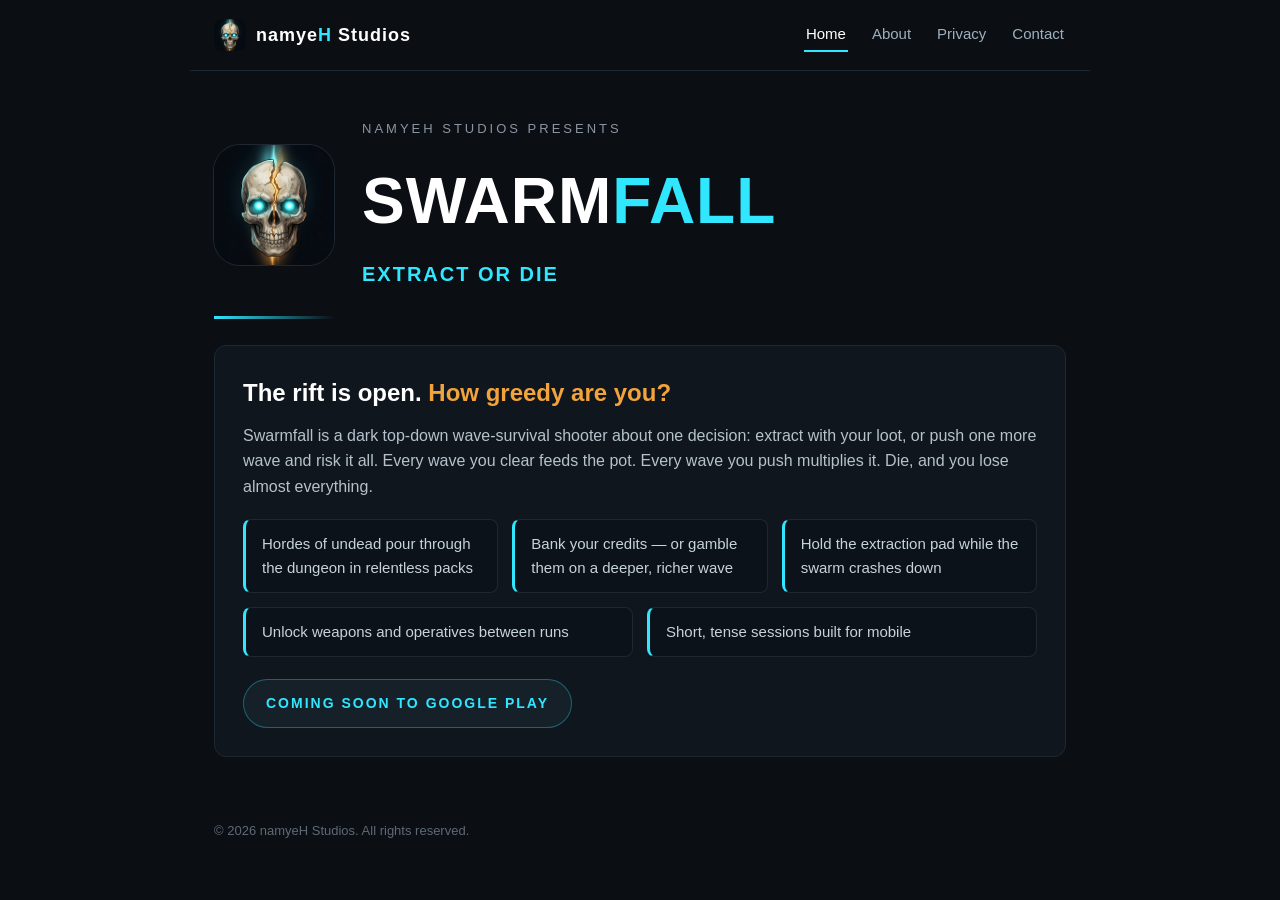
==== index.html @ 61bcf5d7 "Initial site: Swarmfall / namyeH Studios Home, About, Privacy Policy, and Contact pages for the namy" ====
<!DOCTYPE html>
<html lang="en">
<head>
<meta charset="utf-8">
<meta name="viewport" content="width=device-width, initial-scale=1">
<title>Swarmfall — namyeH Studios</title>
<meta name="description" content="Swarmfall: Extract or Die — a dark wave-survival extraction shooter for Android by namyeH Studios.">
<link rel="icon" href="assets/swarmfall-icon-512.png">
<link rel="stylesheet" href="styles.css">
</head>
<body>

<nav class="ny-nav">
  <a class="ny-nav-brand" href="index.html"><img src="assets/swarmfall-icon-512.png" alt=""><span>namye<span class="ny-h">H</span> Studios</span></a>
  <div class="ny-nav-links">
    <a href="index.html" aria-current="page">Home</a>
    <a href="about.html">About</a>
    <a href="privacy.html">Privacy</a>
    <a href="contact.html">Contact</a>
  </div>
</nav>

<main class="ny-wrap">
  <div class="ny-hero">
    <img class="ny-icon" src="assets/swarmfall-icon-512.png" alt="Swarmfall app icon">
    <div>
      <div class="ny-eyebrow">namyeH Studios presents</div>
      <div class="ny-title">SWARM<span class="ny-h">FALL</span></div>
      <div class="ny-tag">EXTRACT OR DIE</div>
    </div>
  </div>
  <hr class="ny-rule">

  <div class="ny-card">
    <h2>The rift is open. <span class="ny-amber">How greedy are you?</span></h2>
    <p class="ny-pitch">
      Swarmfall is a dark top-down wave-survival shooter about one decision:
      extract with your loot, or push one more wave and risk it all.
      Every wave you clear feeds the pot. Every wave you push multiplies it.
      Die, and you lose almost everything.
    </p>
    <ul class="ny-feats">
      <li>Hordes of undead pour through the dungeon in relentless packs</li>
      <li>Bank your credits — or gamble them on a deeper, richer wave</li>
      <li>Hold the extraction pad while the swarm crashes down</li>
      <li>Unlock weapons and operatives between runs</li>
      <li>Short, tense sessions built for mobile</li>
    </ul>
    <span class="ny-soon">COMING SOON TO GOOGLE PLAY</span>
  </div>
</main>

<p class="ny-foot">&copy; 2026 namyeH Studios. All rights reserved.</p>

</body>
</html>
---- styles.css ----
* { box-sizing: border-box; margin: 0; }

html, body {
  background: #0b0f14;
  color: #dbe4ea;
  font-family: -apple-system, "Segoe UI", Roboto, Arial, sans-serif;
  line-height: 1.6;
}

a { color: #31e6ff; }

/* --- Site nav --- */
.ny-nav {
  display: flex;
  align-items: center;
  justify-content: space-between;
  flex-wrap: wrap;
  gap: 14px;
  padding: 18px 24px;
  border-bottom: 1px solid #1d2833;
  max-width: 900px;
  margin: 0 auto;
}
.ny-nav-brand {
  display: flex;
  align-items: center;
  gap: 10px;
  text-decoration: none;
  font-weight: 800;
  font-size: 18px;
  color: #ffffff;
  letter-spacing: 1px;
}
.ny-nav-brand img { width: 32px; height: 32px; border-radius: 8px; }
.ny-nav-brand .ny-h { color: #31e6ff; }
.ny-nav-links { display: flex; gap: 22px; flex-wrap: wrap; }
.ny-nav-links a {
  color: #9fb0bd;
  text-decoration: none;
  font-size: 15px;
  font-weight: 500;
  padding: 4px 2px;
  border-bottom: 2px solid transparent;
}
.ny-nav-links a:hover,
.ny-nav-links a[aria-current="page"] {
  color: #ffffff;
  border-bottom-color: #31e6ff;
}

/* --- Page container --- */
.ny-wrap {
  max-width: 900px;
  margin: 0 auto;
  padding: 48px 24px 64px;
}

/* --- Hero (home page) --- */
.ny-hero { display: flex; align-items: center; gap: 28px; flex-wrap: wrap; }
.ny-icon { width: 120px; height: 120px; border-radius: 26px; box-shadow: 0 0 0 1px #1d2833; flex-shrink: 0; }
.ny-eyebrow { color: #8b95a1; letter-spacing: 3px; font-size: 13px; text-transform: uppercase; }
.ny-title { font-size: clamp(38px, 7vw, 64px); font-weight: 800; color: #ffffff; letter-spacing: 1px; margin-top: 10px; }
.ny-title.ny-title-sm { font-size: clamp(30px, 5.5vw, 46px); }
.ny-title .ny-h { color: #31e6ff; }
.ny-tag { color: #31e6ff; font-weight: 700; letter-spacing: 2px; margin-top: 6px; font-size: clamp(15px, 2.5vw, 20px); }
.ny-rule { height: 3px; width: 120px; background: linear-gradient(90deg, #31e6ff, transparent); margin: 26px 0; border: 0; }

/* --- Cards --- */
.ny-card { background: #10161d; border: 1px solid #1d2833; border-radius: 12px; padding: 28px; margin-top: 26px; }
.ny-card h2 { color: #ffffff; font-size: 24px; margin-bottom: 10px; }
.ny-card h2 .ny-amber { color: #f2a33c; }
.ny-card h3 { color: #f2a33c; font-size: 19px; letter-spacing: 1px; margin-bottom: 10px; text-transform: uppercase; }
.ny-card p { color: #b5c2cc; font-size: 16px; }
.ny-card p + p { margin-top: 12px; }
.ny-pitch { color: #9fb0bd; font-size: 17px; }

.ny-feats { display: flex; flex-wrap: wrap; gap: 14px; margin-top: 20px; padding: 0; list-style: none; }
.ny-feats li { background: #0b1219; border: 1px solid #1d2833; border-left: 3px solid #31e6ff; border-radius: 8px; padding: 12px 16px; font-size: 15px; color: #c7d3dc; flex: 1 1 240px; }

.ny-soon { display: inline-block; margin-top: 22px; background: #152029; border: 1px solid #31e6ff55; color: #31e6ff; font-weight: 700; letter-spacing: 2px; padding: 12px 22px; border-radius: 999px; font-size: 14px; }

/* --- Privacy policy text --- */
.ny-meta { color: #5d6a75; font-size: 14px; margin-top: 8px; }
.ny-wrap h2.ny-section { color: #f2a33c; font-size: 18px; letter-spacing: 1px; text-transform: uppercase; margin: 28px 0 10px; }
.ny-wrap ul.ny-list { margin: 10px 0 0 22px; color: #b5c2cc; font-size: 16px; }
.ny-wrap ul.ny-list li { margin-top: 6px; }
.ny-wrap strong { color: #ffffff; }

/* --- Contact grid --- */
.ny-grid { display: flex; flex-wrap: wrap; gap: 16px; }
.ny-grid .ny-card { flex: 1 1 260px; margin-top: 0; }
.ny-mail { display: inline-block; margin-top: 14px; color: #31e6ff; font-weight: 700; font-size: 17px; text-decoration: none; border-bottom: 2px solid #31e6ff44; padding-bottom: 2px; }
.ny-note { margin-top: 26px; color: #5d6a75; font-size: 13px; }

/* --- Footer --- */
.ny-foot { max-width: 900px; margin: 0 auto; padding: 0 24px 40px; color: #5d6a75; font-size: 13px; }
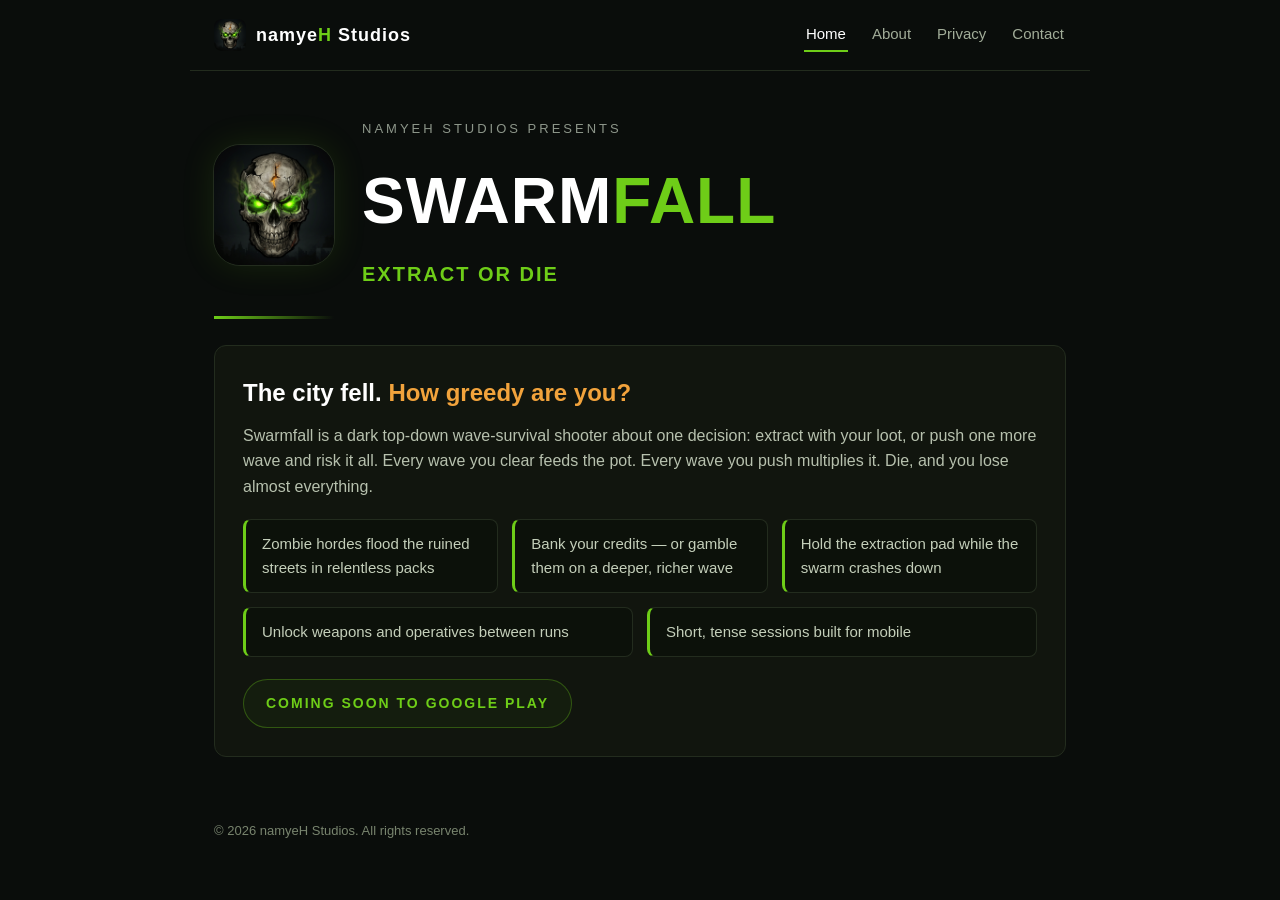
==== commit 8285a1f6: "Retheme Swarmfall site for outbreak branding" ====
--- a/index.html
+++ b/index.html
@@ -32,7 +32,7 @@
   <hr class="ny-rule">
 
   <div class="ny-card">
-    <h2>The rift is open. <span class="ny-amber">How greedy are you?</span></h2>
+    <h2>The city fell. <span class="ny-amber">How greedy are you?</span></h2>
     <p class="ny-pitch">
       Swarmfall is a dark top-down wave-survival shooter about one decision:
       extract with your loot, or push one more wave and risk it all.
@@ -40,7 +40,7 @@
       Die, and you lose almost everything.
     </p>
     <ul class="ny-feats">
-      <li>Hordes of undead pour through the dungeon in relentless packs</li>
+      <li>Zombie hordes flood the ruined streets in relentless packs</li>
       <li>Bank your credits — or gamble them on a deeper, richer wave</li>
       <li>Hold the extraction pad while the swarm crashes down</li>
       <li>Unlock weapons and operatives between runs</li>
--- a/styles.css
+++ b/styles.css
@@ -1,13 +1,17 @@
 * { box-sizing: border-box; margin: 0; }
 
+/* Outbreak palette — matched to the app icon:
+   toxic green #6ECD18 (eye glow) · amber #f2a33c (forehead crack)
+   charcoal #0a0d0b · green-tinted grays throughout */
+
 html, body {
-  background: #0b0f14;
-  color: #dbe4ea;
+  background: #0a0d0b;
+  color: #dde3d7;
   font-family: -apple-system, "Segoe UI", Roboto, Arial, sans-serif;
   line-height: 1.6;
 }
 
-a { color: #31e6ff; }
+a { color: #6ECD18; }
 
 /* --- Site nav --- */
 .ny-nav {
@@ -17,7 +21,7 @@
   flex-wrap: wrap;
   gap: 14px;
   padding: 18px 24px;
-  border-bottom: 1px solid #1d2833;
+  border-bottom: 1px solid #232c1e;
   max-width: 900px;
   margin: 0 auto;
 }
@@ -32,10 +36,10 @@
   letter-spacing: 1px;
 }
 .ny-nav-brand img { width: 32px; height: 32px; border-radius: 8px; }
-.ny-nav-brand .ny-h { color: #31e6ff; }
+.ny-nav-brand .ny-h { color: #6ECD18; }
 .ny-nav-links { display: flex; gap: 22px; flex-wrap: wrap; }
 .ny-nav-links a {
-  color: #9fb0bd;
+  color: #a2ad99;
   text-decoration: none;
   font-size: 15px;
   font-weight: 500;
@@ -45,7 +49,7 @@
 .ny-nav-links a:hover,
 .ny-nav-links a[aria-current="page"] {
   color: #ffffff;
-  border-bottom-color: #31e6ff;
+  border-bottom-color: #6ECD18;
 }
 
 /* --- Page container --- */
@@ -57,40 +61,40 @@
 
 /* --- Hero (home page) --- */
 .ny-hero { display: flex; align-items: center; gap: 28px; flex-wrap: wrap; }
-.ny-icon { width: 120px; height: 120px; border-radius: 26px; box-shadow: 0 0 0 1px #1d2833; flex-shrink: 0; }
-.ny-eyebrow { color: #8b95a1; letter-spacing: 3px; font-size: 13px; text-transform: uppercase; }
+.ny-icon { width: 120px; height: 120px; border-radius: 26px; box-shadow: 0 0 0 1px #232c1e, 0 0 34px #6ECD1822; flex-shrink: 0; }
+.ny-eyebrow { color: #8d968a; letter-spacing: 3px; font-size: 13px; text-transform: uppercase; }
 .ny-title { font-size: clamp(38px, 7vw, 64px); font-weight: 800; color: #ffffff; letter-spacing: 1px; margin-top: 10px; }
 .ny-title.ny-title-sm { font-size: clamp(30px, 5.5vw, 46px); }
-.ny-title .ny-h { color: #31e6ff; }
-.ny-tag { color: #31e6ff; font-weight: 700; letter-spacing: 2px; margin-top: 6px; font-size: clamp(15px, 2.5vw, 20px); }
-.ny-rule { height: 3px; width: 120px; background: linear-gradient(90deg, #31e6ff, transparent); margin: 26px 0; border: 0; }
+.ny-title .ny-h { color: #6ECD18; }
+.ny-tag { color: #6ECD18; font-weight: 700; letter-spacing: 2px; margin-top: 6px; font-size: clamp(15px, 2.5vw, 20px); }
+.ny-rule { height: 3px; width: 120px; background: linear-gradient(90deg, #6ECD18, transparent); margin: 26px 0; border: 0; }
 
 /* --- Cards --- */
-.ny-card { background: #10161d; border: 1px solid #1d2833; border-radius: 12px; padding: 28px; margin-top: 26px; }
+.ny-card { background: #11150e; border: 1px solid #232c1e; border-radius: 12px; padding: 28px; margin-top: 26px; }
 .ny-card h2 { color: #ffffff; font-size: 24px; margin-bottom: 10px; }
 .ny-card h2 .ny-amber { color: #f2a33c; }
 .ny-card h3 { color: #f2a33c; font-size: 19px; letter-spacing: 1px; margin-bottom: 10px; text-transform: uppercase; }
-.ny-card p { color: #b5c2cc; font-size: 16px; }
+.ny-card p { color: #b7c1ae; font-size: 16px; }
 .ny-card p + p { margin-top: 12px; }
-.ny-pitch { color: #9fb0bd; font-size: 17px; }
+.ny-pitch { color: #a2ad99; font-size: 17px; }
 
 .ny-feats { display: flex; flex-wrap: wrap; gap: 14px; margin-top: 20px; padding: 0; list-style: none; }
-.ny-feats li { background: #0b1219; border: 1px solid #1d2833; border-left: 3px solid #31e6ff; border-radius: 8px; padding: 12px 16px; font-size: 15px; color: #c7d3dc; flex: 1 1 240px; }
+.ny-feats li { background: #0c110a; border: 1px solid #232c1e; border-left: 3px solid #6ECD18; border-radius: 8px; padding: 12px 16px; font-size: 15px; color: #c4cfba; flex: 1 1 240px; }
 
-.ny-soon { display: inline-block; margin-top: 22px; background: #152029; border: 1px solid #31e6ff55; color: #31e6ff; font-weight: 700; letter-spacing: 2px; padding: 12px 22px; border-radius: 999px; font-size: 14px; }
+.ny-soon { display: inline-block; margin-top: 22px; background: #141d0e; border: 1px solid #6ECD1855; color: #6ECD18; font-weight: 700; letter-spacing: 2px; padding: 12px 22px; border-radius: 999px; font-size: 14px; }
 
 /* --- Privacy policy text --- */
-.ny-meta { color: #5d6a75; font-size: 14px; margin-top: 8px; }
+.ny-meta { color: #78846e; font-size: 14px; margin-top: 8px; }
 .ny-wrap h2.ny-section { color: #f2a33c; font-size: 18px; letter-spacing: 1px; text-transform: uppercase; margin: 28px 0 10px; }
-.ny-wrap ul.ny-list { margin: 10px 0 0 22px; color: #b5c2cc; font-size: 16px; }
+.ny-wrap ul.ny-list { margin: 10px 0 0 22px; color: #b7c1ae; font-size: 16px; }
 .ny-wrap ul.ny-list li { margin-top: 6px; }
 .ny-wrap strong { color: #ffffff; }
 
 /* --- Contact grid --- */
 .ny-grid { display: flex; flex-wrap: wrap; gap: 16px; }
 .ny-grid .ny-card { flex: 1 1 260px; margin-top: 0; }
-.ny-mail { display: inline-block; margin-top: 14px; color: #31e6ff; font-weight: 700; font-size: 17px; text-decoration: none; border-bottom: 2px solid #31e6ff44; padding-bottom: 2px; }
-.ny-note { margin-top: 26px; color: #5d6a75; font-size: 13px; }
+.ny-mail { display: inline-block; margin-top: 14px; color: #6ECD18; font-weight: 700; font-size: 17px; text-decoration: none; border-bottom: 2px solid #6ECD1844; padding-bottom: 2px; }
+.ny-note { margin-top: 26px; color: #78846e; font-size: 13px; }
 
 /* --- Footer --- */
-.ny-foot { max-width: 900px; margin: 0 auto; padding: 0 24px 40px; color: #5d6a75; font-size: 13px; }
+.ny-foot { max-width: 900px; margin: 0 auto; padding: 0 24px 40px; color: #78846e; font-size: 13px; }
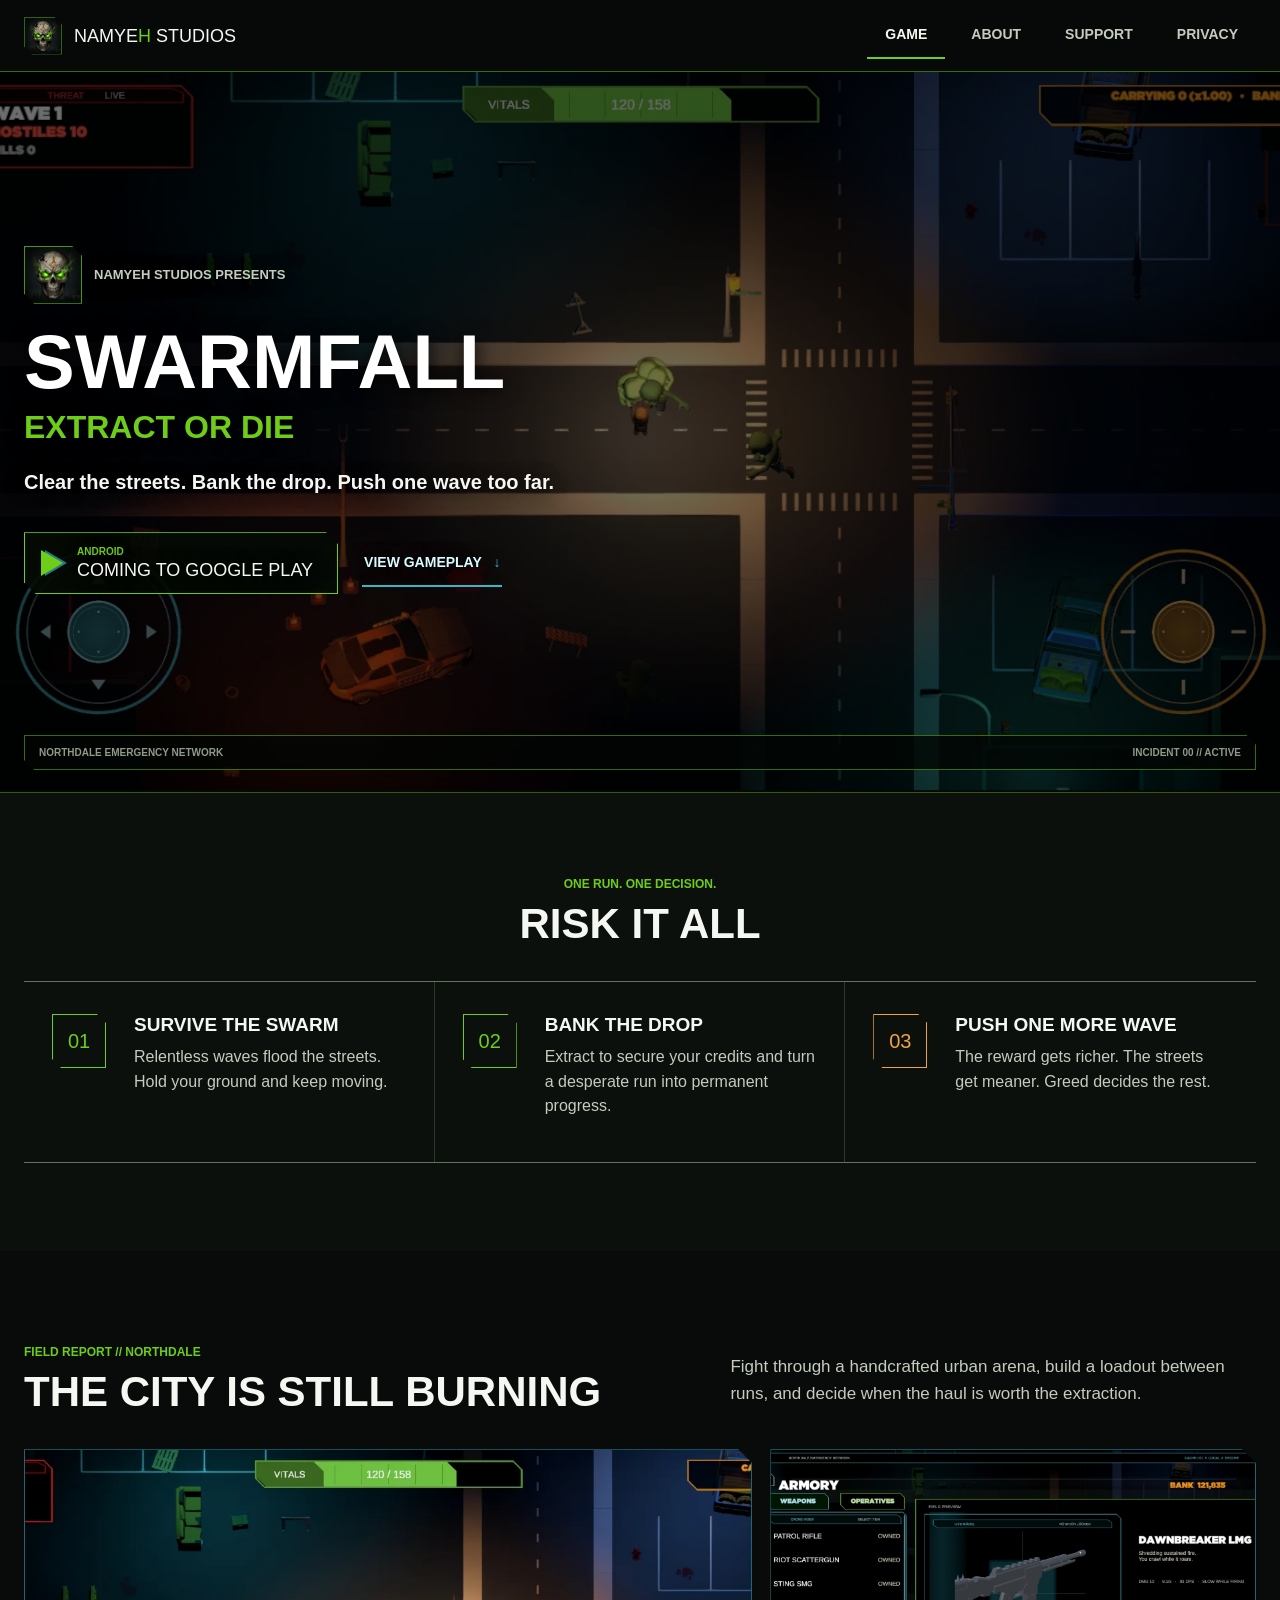
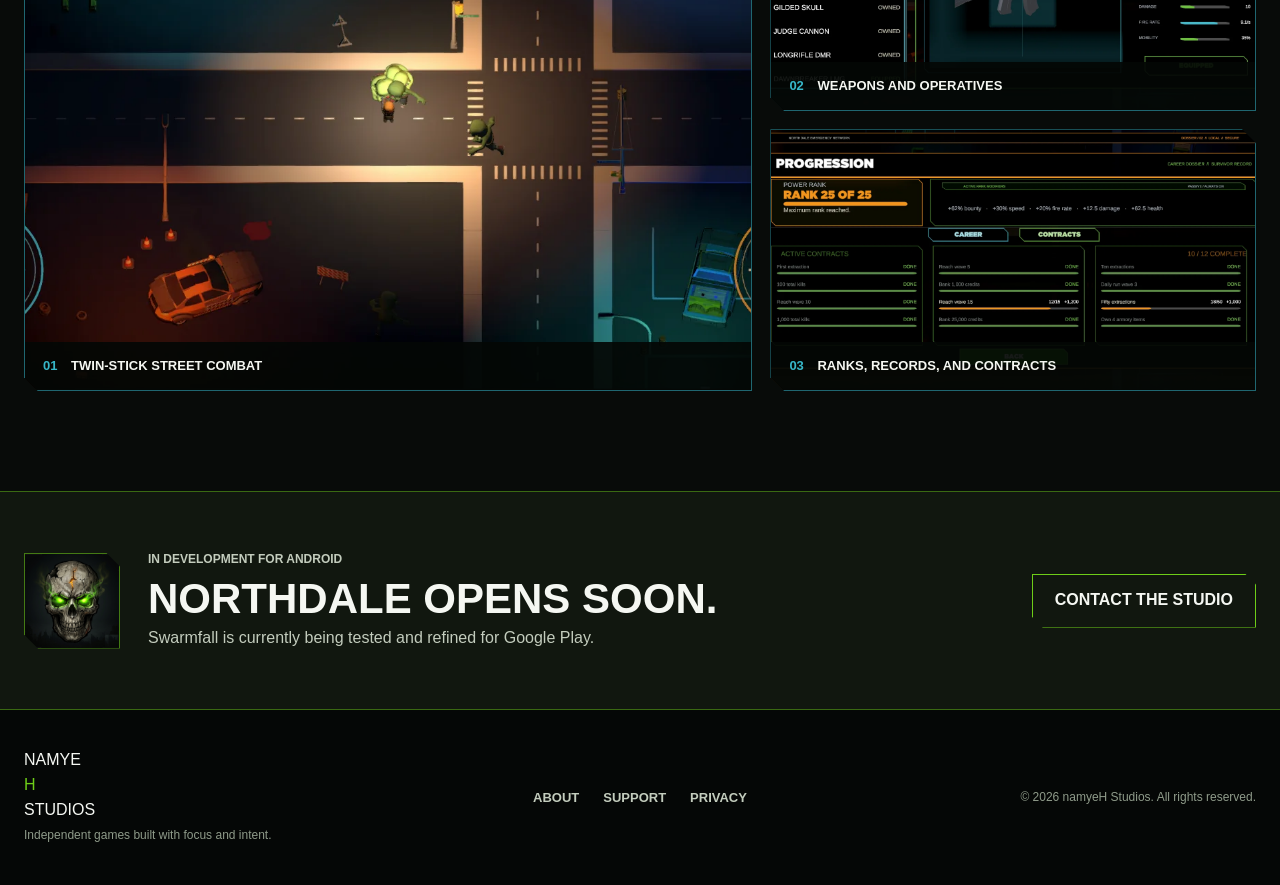
==== commit b25477f4: "Redesign Swarmfall website around production gameplay" ====
--- a/index.html
+++ b/index.html
@@ -1,56 +1,163 @@
 <!DOCTYPE html>
 <html lang="en">
 <head>
-<meta charset="utf-8">
-<meta name="viewport" content="width=device-width, initial-scale=1">
-<title>Swarmfall — namyeH Studios</title>
-<meta name="description" content="Swarmfall: Extract or Die — a dark wave-survival extraction shooter for Android by namyeH Studios.">
-<link rel="icon" href="assets/swarmfall-icon-512.png">
-<link rel="stylesheet" href="styles.css">
+  <meta charset="utf-8">
+  <meta name="viewport" content="width=device-width, initial-scale=1">
+  <meta name="theme-color" content="#070a08">
+  <title>Swarmfall: Extract or Die | namyeH Studios</title>
+  <meta name="description" content="Swarmfall is a dark top-down wave-survival extraction shooter for Android. Clear Northdale, bank the drop, or risk everything on one more wave.">
+  <meta property="og:type" content="website">
+  <meta property="og:title" content="Swarmfall: Extract or Die">
+  <meta property="og:description" content="Clear the streets. Bank the drop. Push one wave too far.">
+  <meta property="og:image" content="https://namyeh.com/assets/gameplay-northdale.webp">
+  <meta property="og:url" content="https://namyeh.com/">
+  <link rel="icon" href="assets/swarmfall-icon-512.png">
+  <link rel="stylesheet" href="styles.css">
 </head>
-<body>
+<body class="site-home">
+  <header class="site-header">
+    <div class="site-header-inner">
+      <a class="site-brand" href="index.html" aria-label="namyeH Studios home">
+        <img src="assets/swarmfall-icon-512.png" alt="">
+        <span>namye<span class="brand-accent">H</span> Studios</span>
+      </a>
 
-<nav class="ny-nav">
-  <a class="ny-nav-brand" href="index.html"><img src="assets/swarmfall-icon-512.png" alt=""><span>namye<span class="ny-h">H</span> Studios</span></a>
-  <div class="ny-nav-links">
-    <a href="index.html" aria-current="page">Home</a>
-    <a href="about.html">About</a>
-    <a href="privacy.html">Privacy</a>
-    <a href="contact.html">Contact</a>
-  </div>
-</nav>
+      <nav class="desktop-nav" aria-label="Primary navigation">
+        <a href="index.html" aria-current="page">Game</a>
+        <a href="about.html">About</a>
+        <a href="contact.html">Support</a>
+        <a href="privacy.html">Privacy</a>
+      </nav>
 
-<main class="ny-wrap">
-  <div class="ny-hero">
-    <img class="ny-icon" src="assets/swarmfall-icon-512.png" alt="Swarmfall app icon">
-    <div>
-      <div class="ny-eyebrow">namyeH Studios presents</div>
-      <div class="ny-title">SWARM<span class="ny-h">FALL</span></div>
-      <div class="ny-tag">EXTRACT OR DIE</div>
+      <details class="mobile-nav">
+        <summary aria-label="Open navigation"><span></span><span></span><span></span></summary>
+        <nav aria-label="Mobile navigation">
+          <a href="index.html" aria-current="page">Game</a>
+          <a href="about.html">About</a>
+          <a href="contact.html">Support</a>
+          <a href="privacy.html">Privacy</a>
+        </nav>
+      </details>
     </div>
-  </div>
-  <hr class="ny-rule">
+  </header>
 
-  <div class="ny-card">
-    <h2>The city fell. <span class="ny-amber">How greedy are you?</span></h2>
-    <p class="ny-pitch">
-      Swarmfall is a dark top-down wave-survival shooter about one decision:
-      extract with your loot, or push one more wave and risk it all.
-      Every wave you clear feeds the pot. Every wave you push multiplies it.
-      Die, and you lose almost everything.
-    </p>
-    <ul class="ny-feats">
-      <li>Zombie hordes flood the ruined streets in relentless packs</li>
-      <li>Bank your credits — or gamble them on a deeper, richer wave</li>
-      <li>Hold the extraction pad while the swarm crashes down</li>
-      <li>Unlock weapons and operatives between runs</li>
-      <li>Short, tense sessions built for mobile</li>
-    </ul>
-    <span class="ny-soon">COMING SOON TO GOOGLE PLAY</span>
-  </div>
-</main>
+  <main>
+    <section class="game-hero" aria-labelledby="game-title">
+      <img class="game-hero-media" src="assets/gameplay-northdale.webp" alt="Swarmfall gameplay in the streets of Northdale">
+      <div class="game-hero-shade"></div>
 
-<p class="ny-foot">&copy; 2026 namyeH Studios. All rights reserved.</p>
+      <div class="game-hero-inner">
+        <div class="game-hero-copy">
+          <div class="game-lockup">
+            <img src="assets/swarmfall-icon-512.png" alt="Swarmfall app icon">
+            <span>namyeH Studios presents</span>
+          </div>
+          <h1 id="game-title">SWARMFALL</h1>
+          <p class="game-tagline">EXTRACT OR DIE</p>
+          <p class="game-summary">Clear the streets. Bank the drop. Push one wave too far.</p>
 
+          <div class="hero-actions">
+            <div class="store-status" aria-label="Coming soon to Google Play">
+              <span class="store-status-mark" aria-hidden="true"></span>
+              <span><small>ANDROID</small>COMING TO GOOGLE PLAY</span>
+            </div>
+            <a class="text-action" href="#gameplay">View gameplay <span aria-hidden="true">&darr;</span></a>
+          </div>
+        </div>
+
+        <div class="hero-signal" aria-hidden="true">
+          <span>NORTHDALE EMERGENCY NETWORK</span>
+          <span>INCIDENT 00 // ACTIVE</span>
+        </div>
+      </div>
+    </section>
+
+    <section class="risk-band" aria-labelledby="risk-title">
+      <div class="section-inner">
+        <div class="section-heading section-heading-centered">
+          <p class="section-kicker">One run. One decision.</p>
+          <h2 id="risk-title">RISK IT ALL</h2>
+        </div>
+
+        <div class="risk-grid">
+          <article class="risk-item">
+            <span class="risk-number">01</span>
+            <div>
+              <h3>Survive the swarm</h3>
+              <p>Relentless waves flood the streets. Hold your ground and keep moving.</p>
+            </div>
+          </article>
+          <article class="risk-item">
+            <span class="risk-number">02</span>
+            <div>
+              <h3>Bank the drop</h3>
+              <p>Extract to secure your credits and turn a desperate run into permanent progress.</p>
+            </div>
+          </article>
+          <article class="risk-item">
+            <span class="risk-number risk-number-amber">03</span>
+            <div>
+              <h3>Push one more wave</h3>
+              <p>The reward gets richer. The streets get meaner. Greed decides the rest.</p>
+            </div>
+          </article>
+        </div>
+      </div>
+    </section>
+
+    <section class="gameplay-section" id="gameplay" aria-labelledby="gameplay-title">
+      <div class="section-inner">
+        <div class="section-heading section-heading-split">
+          <div>
+            <p class="section-kicker">Field report // Northdale</p>
+            <h2 id="gameplay-title">THE CITY IS STILL BURNING</h2>
+          </div>
+          <p>Fight through a handcrafted urban arena, build a loadout between runs, and decide when the haul is worth the extraction.</p>
+        </div>
+
+        <div class="screenshot-grid">
+          <figure class="screenshot screenshot-featured">
+            <img src="assets/gameplay-northdale.webp" alt="Twin-stick combat against a zombie swarm" loading="lazy">
+            <figcaption><span>01</span> Twin-stick street combat</figcaption>
+          </figure>
+          <figure class="screenshot">
+            <img src="assets/armory-loadout.webp" alt="Swarmfall weapon armory and loadout screen" loading="lazy">
+            <figcaption><span>02</span> Weapons and operatives</figcaption>
+          </figure>
+          <figure class="screenshot">
+            <img src="assets/progression-dossier.webp" alt="Swarmfall progression and contracts screen" loading="lazy">
+            <figcaption><span>03</span> Ranks, records, and contracts</figcaption>
+          </figure>
+        </div>
+      </div>
+    </section>
+
+    <section class="release-band" aria-labelledby="release-title">
+      <div class="section-inner release-inner">
+        <img src="assets/swarmfall-icon-512.png" alt="" loading="lazy">
+        <div>
+          <p class="section-kicker">In development for Android</p>
+          <h2 id="release-title">Northdale opens soon.</h2>
+          <p>Swarmfall is currently being tested and refined for Google Play.</p>
+        </div>
+        <a class="outline-action" href="contact.html">Contact the studio</a>
+      </div>
+    </section>
+  </main>
+
+  <footer class="site-footer">
+    <div class="site-footer-inner">
+      <div class="footer-brand">
+        <span>namye<span class="brand-accent">H</span> Studios</span>
+        <small>Independent games built with focus and intent.</small>
+      </div>
+      <div class="footer-links">
+        <a href="about.html">About</a>
+        <a href="contact.html">Support</a>
+        <a href="privacy.html">Privacy</a>
+      </div>
+      <p>&copy; 2026 namyeH Studios. All rights reserved.</p>
+    </div>
+  </footer>
 </body>
 </html>
--- a/styles.css
+++ b/styles.css
@@ -1,100 +1,1107 @@
-* { box-sizing: border-box; margin: 0; }
-
-/* Outbreak palette — matched to the app icon:
-   toxic green #6ECD18 (eye glow) · amber #f2a33c (forehead crack)
-   charcoal #0a0d0b · green-tinted grays throughout */
-
-html, body {
-  background: #0a0d0b;
-  color: #dde3d7;
-  font-family: -apple-system, "Segoe UI", Roboto, Arial, sans-serif;
-  line-height: 1.6;
-}
-
-a { color: #6ECD18; }
-
-/* --- Site nav --- */
-.ny-nav {
+:root {
+  --ink: #070a08;
+  --ink-soft: #0c100d;
+  --panel: #101510;
+  --line: #2d382d;
+  --line-bright: #5f735f;
+  --text: #f5f7f2;
+  --text-soft: #c3ccbd;
+  --muted: #8f9b8a;
+  --green: #6ecd18;
+  --green-deep: #2f7f12;
+  --amber: #f2a33c;
+  --cyan: #37b7c9;
+  --danger: #e83d38;
+  --content: 1320px;
+  --notch: 14px;
+}
+
+* {
+  box-sizing: border-box;
+  margin: 0;
+}
+
+html {
+  color-scheme: dark;
+  scroll-behavior: smooth;
+}
+
+body {
+  min-width: 320px;
+  background: var(--ink);
+  color: var(--text);
+  font-family: "Segoe UI", Arial, sans-serif;
+  font-size: 16px;
+  line-height: 1.55;
+  letter-spacing: 0;
+}
+
+body::before {
+  position: fixed;
+  inset: 0;
+  z-index: -1;
+  background-image:
+    linear-gradient(rgba(110, 205, 24, 0.025) 1px, transparent 1px),
+    linear-gradient(90deg, rgba(110, 205, 24, 0.025) 1px, transparent 1px);
+  background-size: 48px 48px;
+  content: "";
+  pointer-events: none;
+}
+
+img {
+  display: block;
+  max-width: 100%;
+}
+
+a {
+  color: inherit;
+}
+
+button,
+summary,
+a {
+  -webkit-tap-highlight-color: transparent;
+}
+
+:focus-visible {
+  outline: 3px solid var(--amber);
+  outline-offset: 4px;
+}
+
+.brand-accent {
+  color: var(--green);
+}
+
+.site-header {
+  position: relative;
+  z-index: 20;
+  height: 72px;
+  border-bottom: 1px solid rgba(110, 205, 24, 0.5);
+  background: rgba(7, 10, 8, 0.97);
+}
+
+.site-header-inner {
   display: flex;
   align-items: center;
   justify-content: space-between;
-  flex-wrap: wrap;
-  gap: 14px;
-  padding: 18px 24px;
-  border-bottom: 1px solid #232c1e;
+  width: min(100% - 48px, var(--content));
+  height: 100%;
+  margin: 0 auto;
+}
+
+.site-brand {
+  display: inline-flex;
+  align-items: center;
+  gap: 12px;
+  color: var(--text);
+  font-family: "Arial Black", "Bahnschrift Condensed", Impact, sans-serif;
+  font-size: 18px;
+  line-height: 1;
+  text-decoration: none;
+  text-transform: uppercase;
+}
+
+.site-brand img {
+  width: 38px;
+  height: 38px;
+  border: 1px solid rgba(110, 205, 24, 0.45);
+  object-fit: cover;
+  clip-path: polygon(0 0, calc(100% - 8px) 0, 100% 8px, 100% 100%, 8px 100%, 0 calc(100% - 8px));
+}
+
+.desktop-nav {
+  display: flex;
+  align-items: center;
+  gap: 8px;
+}
+
+.desktop-nav a {
+  min-height: 44px;
+  padding: 12px 18px;
+  border-bottom: 2px solid transparent;
+  color: var(--text-soft);
+  font-size: 14px;
+  font-weight: 700;
+  text-decoration: none;
+  text-transform: uppercase;
+}
+
+.desktop-nav a:hover,
+.desktop-nav a[aria-current="page"] {
+  border-bottom-color: var(--green);
+  color: var(--text);
+}
+
+.mobile-nav {
+  display: none;
+  position: relative;
+}
+
+.mobile-nav summary {
+  display: grid;
+  width: 48px;
+  height: 48px;
+  padding: 12px;
+  border: 1px solid var(--green);
+  cursor: pointer;
+  list-style: none;
+  place-content: center;
+  clip-path: polygon(0 0, calc(100% - 9px) 0, 100% 9px, 100% 100%, 9px 100%, 0 calc(100% - 9px));
+}
+
+.mobile-nav summary::-webkit-details-marker {
+  display: none;
+}
+
+.mobile-nav summary span {
+  display: block;
+  width: 22px;
+  height: 2px;
+  margin: 3px 0;
+  background: var(--text);
+}
+
+.mobile-nav nav {
+  position: absolute;
+  top: 56px;
+  right: 0;
+  width: 210px;
+  border: 1px solid var(--green);
+  background: #080c09;
+  box-shadow: 0 20px 50px rgba(0, 0, 0, 0.5);
+  clip-path: polygon(0 0, calc(100% - 12px) 0, 100% 12px, 100% 100%, 12px 100%, 0 calc(100% - 12px));
+}
+
+.mobile-nav nav a {
+  display: flex;
+  align-items: center;
+  min-height: 52px;
+  padding: 0 20px;
+  border-bottom: 1px solid var(--line);
+  color: var(--text-soft);
+  font-weight: 700;
+  text-decoration: none;
+  text-transform: uppercase;
+}
+
+.mobile-nav nav a:last-child {
+  border-bottom: 0;
+}
+
+.mobile-nav nav a[aria-current="page"] {
+  color: var(--green);
+}
+
+.game-hero {
+  position: relative;
+  min-height: min(720px, calc(100svh - 96px));
+  overflow: hidden;
+  border-bottom: 1px solid rgba(110, 205, 24, 0.42);
+  background: #050706;
+}
+
+.game-hero-media,
+.game-hero-shade {
+  position: absolute;
+  inset: 0;
+  width: 100%;
+  height: 100%;
+}
+
+.game-hero-media {
+  object-fit: cover;
+  object-position: center;
+  opacity: 0.82;
+}
+
+.game-hero-shade {
+  background: rgba(0, 0, 0, 0.48);
+}
+
+.game-hero-inner {
+  position: relative;
+  display: flex;
+  align-items: center;
+  width: min(100% - 48px, var(--content));
+  min-height: inherit;
+  margin: 0 auto;
+  padding: 64px 0 88px;
+}
+
+.game-hero-copy {
+  width: min(690px, 68%);
+  text-shadow: 0 2px 18px rgba(0, 0, 0, 0.9);
+}
+
+.game-lockup {
+  display: flex;
+  align-items: center;
+  gap: 12px;
+  margin-bottom: 22px;
+  color: var(--text-soft);
+  font-size: 13px;
+  font-weight: 700;
+  text-transform: uppercase;
+}
+
+.game-lockup img {
+  width: 58px;
+  height: 58px;
+  border: 1px solid rgba(110, 205, 24, 0.7);
+  object-fit: cover;
+  clip-path: polygon(0 0, calc(100% - 10px) 0, 100% 10px, 100% 100%, 10px 100%, 0 calc(100% - 10px));
+}
+
+.game-hero h1,
+.page-hero h1,
+.section-heading h2,
+.release-inner h2 {
+  font-family: "Arial Black", "Bahnschrift Condensed", Impact, sans-serif;
+  font-weight: 900;
+  line-height: 0.94;
+  text-transform: uppercase;
+}
+
+.game-hero h1 {
+  color: #fff;
+  font-size: 76px;
+}
+
+.game-tagline {
+  margin-top: 14px;
+  color: var(--green);
+  font-family: "Arial Black", "Bahnschrift Condensed", Impact, sans-serif;
+  font-size: 32px;
+  font-weight: 900;
+  line-height: 1;
+}
+
+.game-summary {
+  max-width: 580px;
+  margin-top: 24px;
+  color: var(--text);
+  font-size: 20px;
+  font-weight: 600;
+}
+
+.hero-actions {
+  display: flex;
+  align-items: center;
+  gap: 24px;
+  margin-top: 34px;
+}
+
+.store-status {
+  display: inline-flex;
+  align-items: center;
+  min-height: 62px;
+  padding: 9px 24px 9px 16px;
+  border: 1px solid var(--green);
+  background: rgba(5, 10, 5, 0.9);
+  color: var(--text);
+  font-family: "Arial Black", "Bahnschrift Condensed", Impact, sans-serif;
+  font-size: 18px;
+  line-height: 1.05;
+  clip-path: polygon(0 0, calc(100% - 12px) 0, 100% 12px, 100% 100%, 12px 100%, 0 calc(100% - 12px));
+}
+
+.store-status small {
+  display: block;
+  margin-bottom: 4px;
+  color: var(--green);
+  font-family: "Segoe UI", Arial, sans-serif;
+  font-size: 10px;
+  font-weight: 800;
+}
+
+.store-status-mark {
+  width: 0;
+  height: 0;
+  margin-right: 14px;
+  border-top: 13px solid transparent;
+  border-bottom: 13px solid transparent;
+  border-left: 22px solid var(--green);
+  filter: drop-shadow(4px 0 0 rgba(55, 183, 201, 0.65));
+}
+
+.text-action {
+  min-height: 48px;
+  padding: 13px 2px 10px;
+  border-bottom: 2px solid var(--cyan);
+  color: #d8fbff;
+  font-size: 14px;
+  font-weight: 800;
+  text-decoration: none;
+  text-transform: uppercase;
+}
+
+.text-action span {
+  margin-left: 8px;
+  color: var(--cyan);
+}
+
+.hero-signal {
+  position: absolute;
+  right: 0;
+  bottom: 22px;
+  left: 0;
+  display: flex;
+  justify-content: space-between;
+  padding: 9px 14px;
+  border: 1px solid rgba(110, 205, 24, 0.5);
+  background: rgba(2, 6, 3, 0.8);
+  color: var(--muted);
+  font-size: 10px;
+  font-weight: 700;
+  clip-path: polygon(0 0, calc(100% - 10px) 0, 100% 10px, 100% 100%, 10px 100%, 0 calc(100% - 10px));
+}
+
+.section-inner {
+  width: min(100% - 48px, var(--content));
+  margin: 0 auto;
+}
+
+.risk-band {
+  padding: 82px 0 88px;
+  background: var(--ink-soft);
+}
+
+.section-heading {
+  margin-bottom: 38px;
+}
+
+.section-heading-centered {
+  text-align: center;
+}
+
+.section-kicker {
+  margin-bottom: 10px;
+  color: var(--green);
+  font-size: 12px;
+  font-weight: 800;
+  text-transform: uppercase;
+}
+
+.section-heading h2,
+.release-inner h2 {
+  font-size: 42px;
+}
+
+.risk-grid {
+  display: grid;
+  grid-template-columns: repeat(3, minmax(0, 1fr));
+  border-top: 1px solid var(--line-bright);
+  border-bottom: 1px solid var(--line-bright);
+}
+
+.risk-item {
+  display: grid;
+  grid-template-columns: 64px minmax(0, 1fr);
+  gap: 18px;
+  min-height: 180px;
+  padding: 32px 28px;
+  border-right: 1px solid var(--line);
+}
+
+.risk-item:last-child {
+  border-right: 0;
+}
+
+.risk-number {
+  display: grid;
+  width: 54px;
+  height: 54px;
+  border: 1px solid var(--green);
+  color: var(--green);
+  font-family: "Arial Black", "Bahnschrift Condensed", Impact, sans-serif;
+  font-size: 20px;
+  place-items: center;
+  clip-path: polygon(0 0, calc(100% - 9px) 0, 100% 9px, 100% 100%, 9px 100%, 0 calc(100% - 9px));
+}
+
+.risk-number-amber {
+  border-color: var(--amber);
+  color: var(--amber);
+}
+
+.risk-item h3 {
+  margin-bottom: 8px;
+  color: var(--text);
+  font-family: "Arial Black", "Bahnschrift Condensed", Impact, sans-serif;
+  font-size: 19px;
+  line-height: 1.2;
+  text-transform: uppercase;
+}
+
+.risk-item p,
+.section-heading-split > p,
+.release-inner > div > p,
+.content-block p,
+.contact-item p,
+.legal-article p,
+.legal-article li {
+  color: var(--text-soft);
+}
+
+.gameplay-section {
+  padding: 92px 0 100px;
+  background: #080b09;
+}
+
+.section-heading-split {
+  display: grid;
+  grid-template-columns: 1.1fr 0.9fr;
+  gap: 64px;
+  align-items: end;
+}
+
+.section-heading-split > p {
+  max-width: 580px;
+  padding-bottom: 4px;
+  font-size: 17px;
+}
+
+.screenshot-grid {
+  display: grid;
+  grid-template-columns: 1.5fr 1fr;
+  gap: 18px;
+}
+
+.screenshot {
+  position: relative;
+  overflow: hidden;
+  border: 1px solid rgba(55, 183, 201, 0.55);
+  background: #030504;
+  clip-path: polygon(0 0, calc(100% - var(--notch)) 0, 100% var(--notch), 100% 100%, var(--notch) 100%, 0 calc(100% - var(--notch)));
+}
+
+.screenshot-featured {
+  grid-row: span 2;
+}
+
+.screenshot img {
+  width: 100%;
+  height: 100%;
+  min-height: 260px;
+  object-fit: cover;
+  transition: transform 220ms ease;
+}
+
+.screenshot-featured img {
+  min-height: 538px;
+}
+
+.screenshot:hover img {
+  transform: scale(1.015);
+}
+
+.screenshot figcaption {
+  position: absolute;
+  right: 0;
+  bottom: 0;
+  left: 0;
+  padding: 14px 18px;
+  background: rgba(4, 7, 5, 0.92);
+  color: var(--text);
+  font-size: 13px;
+  font-weight: 700;
+  text-transform: uppercase;
+}
+
+.screenshot figcaption span {
+  margin-right: 10px;
+  color: var(--cyan);
+}
+
+.release-band {
+  padding: 58px 0;
+  border-top: 1px solid rgba(110, 205, 24, 0.45);
+  border-bottom: 1px solid rgba(110, 205, 24, 0.45);
+  background: #11170f;
+}
+
+.release-inner {
+  display: grid;
+  grid-template-columns: 96px minmax(0, 1fr) auto;
+  gap: 28px;
+  align-items: center;
+}
+
+.release-inner > img {
+  width: 96px;
+  height: 96px;
+  border: 1px solid rgba(110, 205, 24, 0.55);
+  object-fit: cover;
+  clip-path: polygon(0 0, calc(100% - 14px) 0, 100% 14px, 100% 100%, 14px 100%, 0 calc(100% - 14px));
+}
+
+.release-inner h2 {
+  margin-bottom: 8px;
+}
+
+.outline-action {
+  display: inline-flex;
+  align-items: center;
+  justify-content: center;
+  min-width: 210px;
+  min-height: 54px;
+  padding: 12px 22px;
+  border: 1px solid var(--green);
+  color: var(--text);
+  font-weight: 800;
+  text-decoration: none;
+  text-transform: uppercase;
+  clip-path: polygon(0 0, calc(100% - 11px) 0, 100% 11px, 100% 100%, 11px 100%, 0 calc(100% - 11px));
+}
+
+.outline-action:hover {
+  background: var(--green);
+  color: #071004;
+}
+
+.site-footer {
+  padding: 38px 0;
+  background: #050706;
+}
+
+.site-footer-inner {
+  display: grid;
+  grid-template-columns: 1fr auto 1fr;
+  gap: 32px;
+  align-items: center;
+  width: min(100% - 48px, var(--content));
+  margin: 0 auto;
+}
+
+.footer-brand span {
+  display: block;
+  font-family: "Arial Black", "Bahnschrift Condensed", Impact, sans-serif;
+  font-size: 16px;
+  text-transform: uppercase;
+}
+
+.footer-brand small,
+.site-footer p {
+  color: var(--muted);
+  font-size: 12px;
+}
+
+.footer-links {
+  display: flex;
+  gap: 24px;
+}
+
+.footer-links a {
+  min-height: 44px;
+  padding: 12px 0;
+  color: var(--text-soft);
+  font-size: 13px;
+  font-weight: 700;
+  text-decoration: none;
+  text-transform: uppercase;
+}
+
+.footer-links a:hover {
+  color: var(--green);
+}
+
+.site-footer p {
+  text-align: right;
+}
+
+/* Shared secondary pages */
+.page-hero {
+  position: relative;
+  min-height: 320px;
+  overflow: hidden;
+  border-bottom: 1px solid rgba(110, 205, 24, 0.38);
+  background: #080b09;
+}
+
+.page-hero::before {
+  position: absolute;
+  inset: 0;
+  background: rgba(2, 5, 3, 0.72);
+  content: "";
+}
+
+.page-hero.has-gameplay-bg {
+  background-image: url("assets/gameplay-northdale.webp");
+  background-position: center 54%;
+  background-size: cover;
+}
+
+.page-hero-inner {
+  position: relative;
+  display: flex;
+  min-height: inherit;
+  flex-direction: column;
+  justify-content: center;
+  width: min(100% - 48px, var(--content));
+  margin: 0 auto;
+  padding: 62px 0;
+}
+
+.page-kicker {
+  margin-bottom: 14px;
+  color: var(--green);
+  font-size: 12px;
+  font-weight: 800;
+  text-transform: uppercase;
+}
+
+.page-hero h1 {
   max-width: 900px;
+  font-size: 54px;
+}
+
+.page-deck {
+  max-width: 700px;
+  margin-top: 20px;
+  color: var(--text-soft);
+  font-size: 18px;
+}
+
+.page-main {
+  width: min(100% - 48px, 1080px);
   margin: 0 auto;
-}
-.ny-nav-brand {
-  display: flex;
-  align-items: center;
-  gap: 10px;
+  padding: 76px 0 92px;
+}
+
+.content-grid {
+  display: grid;
+  grid-template-columns: repeat(2, minmax(0, 1fr));
+  border-top: 1px solid var(--line-bright);
+  border-bottom: 1px solid var(--line-bright);
+}
+
+.content-block {
+  min-height: 220px;
+  padding: 38px 40px;
+  border-right: 1px solid var(--line);
+}
+
+.content-block:last-child {
+  border-right: 0;
+}
+
+.content-block h2,
+.contact-item h2,
+.legal-article h2 {
+  margin-bottom: 14px;
+  color: var(--amber);
+  font-family: "Arial Black", "Bahnschrift Condensed", Impact, sans-serif;
+  font-size: 21px;
+  line-height: 1.2;
+  text-transform: uppercase;
+}
+
+.content-block p + p,
+.legal-article p + p {
+  margin-top: 14px;
+}
+
+.content-block strong,
+.legal-article strong {
+  color: var(--text);
+}
+
+.plain-link,
+.legal-article a {
+  color: var(--green);
+  font-weight: 700;
+  text-decoration-thickness: 1px;
+  text-underline-offset: 3px;
+}
+
+.contact-list {
+  border-top: 1px solid var(--line-bright);
+}
+
+.contact-item {
+  display: grid;
+  grid-template-columns: 220px minmax(0, 1fr) auto;
+  gap: 34px;
+  align-items: center;
+  min-height: 180px;
+  padding: 32px 0;
+  border-bottom: 1px solid var(--line);
+}
+
+.contact-item h2 {
+  margin-bottom: 0;
+}
+
+.contact-email {
+  display: inline-flex;
+  align-items: center;
+  min-height: 50px;
+  padding: 10px 18px;
+  border: 1px solid var(--cyan);
+  color: #d9fbff;
+  font-weight: 800;
   text-decoration: none;
-  font-weight: 800;
-  font-size: 18px;
-  color: #ffffff;
-  letter-spacing: 1px;
-}
-.ny-nav-brand img { width: 32px; height: 32px; border-radius: 8px; }
-.ny-nav-brand .ny-h { color: #6ECD18; }
-.ny-nav-links { display: flex; gap: 22px; flex-wrap: wrap; }
-.ny-nav-links a {
-  color: #a2ad99;
-  text-decoration: none;
-  font-size: 15px;
-  font-weight: 500;
-  padding: 4px 2px;
-  border-bottom: 2px solid transparent;
-}
-.ny-nav-links a:hover,
-.ny-nav-links a[aria-current="page"] {
-  color: #ffffff;
-  border-bottom-color: #6ECD18;
-}
-
-/* --- Page container --- */
-.ny-wrap {
-  max-width: 900px;
-  margin: 0 auto;
-  padding: 48px 24px 64px;
-}
-
-/* --- Hero (home page) --- */
-.ny-hero { display: flex; align-items: center; gap: 28px; flex-wrap: wrap; }
-.ny-icon { width: 120px; height: 120px; border-radius: 26px; box-shadow: 0 0 0 1px #232c1e, 0 0 34px #6ECD1822; flex-shrink: 0; }
-.ny-eyebrow { color: #8d968a; letter-spacing: 3px; font-size: 13px; text-transform: uppercase; }
-.ny-title { font-size: clamp(38px, 7vw, 64px); font-weight: 800; color: #ffffff; letter-spacing: 1px; margin-top: 10px; }
-.ny-title.ny-title-sm { font-size: clamp(30px, 5.5vw, 46px); }
-.ny-title .ny-h { color: #6ECD18; }
-.ny-tag { color: #6ECD18; font-weight: 700; letter-spacing: 2px; margin-top: 6px; font-size: clamp(15px, 2.5vw, 20px); }
-.ny-rule { height: 3px; width: 120px; background: linear-gradient(90deg, #6ECD18, transparent); margin: 26px 0; border: 0; }
-
-/* --- Cards --- */
-.ny-card { background: #11150e; border: 1px solid #232c1e; border-radius: 12px; padding: 28px; margin-top: 26px; }
-.ny-card h2 { color: #ffffff; font-size: 24px; margin-bottom: 10px; }
-.ny-card h2 .ny-amber { color: #f2a33c; }
-.ny-card h3 { color: #f2a33c; font-size: 19px; letter-spacing: 1px; margin-bottom: 10px; text-transform: uppercase; }
-.ny-card p { color: #b7c1ae; font-size: 16px; }
-.ny-card p + p { margin-top: 12px; }
-.ny-pitch { color: #a2ad99; font-size: 17px; }
-
-.ny-feats { display: flex; flex-wrap: wrap; gap: 14px; margin-top: 20px; padding: 0; list-style: none; }
-.ny-feats li { background: #0c110a; border: 1px solid #232c1e; border-left: 3px solid #6ECD18; border-radius: 8px; padding: 12px 16px; font-size: 15px; color: #c4cfba; flex: 1 1 240px; }
-
-.ny-soon { display: inline-block; margin-top: 22px; background: #141d0e; border: 1px solid #6ECD1855; color: #6ECD18; font-weight: 700; letter-spacing: 2px; padding: 12px 22px; border-radius: 999px; font-size: 14px; }
-
-/* --- Privacy policy text --- */
-.ny-meta { color: #78846e; font-size: 14px; margin-top: 8px; }
-.ny-wrap h2.ny-section { color: #f2a33c; font-size: 18px; letter-spacing: 1px; text-transform: uppercase; margin: 28px 0 10px; }
-.ny-wrap ul.ny-list { margin: 10px 0 0 22px; color: #b7c1ae; font-size: 16px; }
-.ny-wrap ul.ny-list li { margin-top: 6px; }
-.ny-wrap strong { color: #ffffff; }
-
-/* --- Contact grid --- */
-.ny-grid { display: flex; flex-wrap: wrap; gap: 16px; }
-.ny-grid .ny-card { flex: 1 1 260px; margin-top: 0; }
-.ny-mail { display: inline-block; margin-top: 14px; color: #6ECD18; font-weight: 700; font-size: 17px; text-decoration: none; border-bottom: 2px solid #6ECD1844; padding-bottom: 2px; }
-.ny-note { margin-top: 26px; color: #78846e; font-size: 13px; }
-
-/* --- Footer --- */
-.ny-foot { max-width: 900px; margin: 0 auto; padding: 0 24px 40px; color: #78846e; font-size: 13px; }
+  clip-path: polygon(0 0, calc(100% - 10px) 0, 100% 10px, 100% 100%, 10px 100%, 0 calc(100% - 10px));
+}
+
+.contact-email:hover {
+  background: rgba(55, 183, 201, 0.15);
+}
+
+.page-note {
+  margin-top: 28px;
+  color: var(--muted);
+  font-size: 14px;
+}
+
+.legal-layout {
+  display: grid;
+  grid-template-columns: 190px minmax(0, 1fr);
+  gap: 56px;
+}
+
+.legal-meta {
+  position: sticky;
+  top: 96px;
+  align-self: start;
+  padding-top: 4px;
+  border-top: 2px solid var(--green);
+  color: var(--muted);
+  font-size: 13px;
+}
+
+.legal-meta strong {
+  display: block;
+  margin: 16px 0 5px;
+  color: var(--text);
+  text-transform: uppercase;
+}
+
+.legal-article section {
+  padding: 0 0 34px;
+  margin-bottom: 34px;
+  border-bottom: 1px solid var(--line);
+}
+
+.legal-article section:last-child {
+  margin-bottom: 0;
+}
+
+.legal-article ul {
+  padding-left: 22px;
+  margin-top: 14px;
+}
+
+.legal-article li + li {
+  margin-top: 8px;
+}
+
+@media (max-width: 1000px) {
+  .game-hero h1 {
+    font-size: 62px;
+  }
+
+  .game-tagline {
+    font-size: 28px;
+  }
+
+  .game-hero-copy {
+    width: min(680px, 80%);
+  }
+
+  .risk-grid {
+    grid-template-columns: 1fr;
+  }
+
+  .risk-item {
+    min-height: 0;
+    border-right: 0;
+    border-bottom: 1px solid var(--line);
+  }
+
+  .risk-item:last-child {
+    border-bottom: 0;
+  }
+
+  .site-footer-inner {
+    grid-template-columns: 1fr auto;
+  }
+
+  .site-footer p {
+    grid-column: 1 / -1;
+    text-align: left;
+  }
+
+  .contact-item {
+    grid-template-columns: 180px minmax(0, 1fr);
+  }
+
+  .contact-email {
+    grid-column: 2;
+    justify-self: start;
+  }
+}
+
+@media (max-width: 760px) {
+  body {
+    font-size: 16px;
+  }
+
+  body::before {
+    background-size: 36px 36px;
+  }
+
+  .site-header {
+    height: 66px;
+  }
+
+  .site-header-inner,
+  .game-hero-inner,
+  .section-inner,
+  .site-footer-inner,
+  .page-hero-inner {
+    width: min(100% - 32px, var(--content));
+  }
+
+  .desktop-nav {
+    display: none;
+  }
+
+  .mobile-nav {
+    display: block;
+  }
+
+  .site-brand {
+    font-size: 16px;
+  }
+
+  .site-brand img {
+    width: 36px;
+    height: 36px;
+  }
+
+  .game-hero {
+    min-height: 690px;
+  }
+
+  .game-hero-media {
+    object-position: 56% center;
+  }
+
+  .game-hero-shade {
+    background: rgba(0, 0, 0, 0.52);
+  }
+
+  .game-hero-inner {
+    align-items: flex-end;
+    padding: 52px 0 88px;
+  }
+
+  .game-hero-copy {
+    width: 100%;
+  }
+
+  .game-lockup {
+    margin-bottom: 18px;
+  }
+
+  .game-lockup img {
+    width: 50px;
+    height: 50px;
+  }
+
+  .game-hero h1 {
+    font-size: 48px;
+  }
+
+  .game-tagline {
+    margin-top: 10px;
+    font-size: 25px;
+  }
+
+  .game-summary {
+    max-width: 430px;
+    margin-top: 18px;
+    font-size: 18px;
+  }
+
+  .hero-actions {
+    align-items: stretch;
+    flex-direction: column;
+    gap: 12px;
+    margin-top: 26px;
+  }
+
+  .store-status {
+    width: 100%;
+    min-height: 62px;
+    font-size: 17px;
+  }
+
+  .text-action {
+    align-self: flex-start;
+  }
+
+  .hero-signal {
+    bottom: 14px;
+  }
+
+  .hero-signal span:last-child {
+    display: none;
+  }
+
+  .risk-band,
+  .gameplay-section {
+    padding: 64px 0 70px;
+  }
+
+  .section-heading h2,
+  .release-inner h2 {
+    font-size: 34px;
+  }
+
+  .section-heading-split {
+    grid-template-columns: 1fr;
+    gap: 18px;
+  }
+
+  .risk-item {
+    grid-template-columns: 50px minmax(0, 1fr);
+    gap: 16px;
+    padding: 26px 4px;
+  }
+
+  .risk-number {
+    width: 46px;
+    height: 46px;
+    font-size: 17px;
+  }
+
+  .screenshot-grid {
+    grid-template-columns: 1fr;
+  }
+
+  .screenshot-featured {
+    grid-row: auto;
+  }
+
+  .screenshot img,
+  .screenshot-featured img {
+    min-height: 0;
+    aspect-ratio: 16 / 9;
+  }
+
+  .release-inner {
+    grid-template-columns: 72px minmax(0, 1fr);
+  }
+
+  .release-inner > img {
+    width: 72px;
+    height: 72px;
+  }
+
+  .release-inner .outline-action {
+    grid-column: 1 / -1;
+    width: 100%;
+  }
+
+  .site-footer-inner {
+    grid-template-columns: 1fr;
+  }
+
+  .footer-links {
+    flex-wrap: wrap;
+  }
+
+  .page-hero {
+    min-height: 290px;
+  }
+
+  .page-hero h1 {
+    font-size: 40px;
+  }
+
+  .page-deck {
+    font-size: 17px;
+  }
+
+  .page-main {
+    width: min(100% - 32px, 1080px);
+    padding: 58px 0 70px;
+  }
+
+  .content-grid {
+    grid-template-columns: 1fr;
+  }
+
+  .content-block {
+    min-height: 0;
+    padding: 30px 4px;
+    border-right: 0;
+    border-bottom: 1px solid var(--line);
+  }
+
+  .content-block:last-child {
+    border-bottom: 0;
+  }
+
+  .contact-item {
+    grid-template-columns: 1fr;
+    gap: 14px;
+    padding: 30px 0;
+  }
+
+  .contact-email {
+    grid-column: auto;
+    width: 100%;
+    justify-content: center;
+    overflow-wrap: anywhere;
+  }
+
+  .legal-layout {
+    grid-template-columns: 1fr;
+    gap: 38px;
+  }
+
+  .legal-meta {
+    position: static;
+  }
+}
+
+@media (max-width: 420px) {
+  .game-hero h1 {
+    font-size: 40px;
+  }
+
+  .game-tagline {
+    font-size: 22px;
+  }
+
+  .game-lockup span {
+    font-size: 11px;
+  }
+
+  .store-status {
+    padding-right: 14px;
+    font-size: 15px;
+  }
+
+  .page-hero h1 {
+    font-size: 34px;
+  }
+
+  .section-heading h2,
+  .release-inner h2 {
+    font-size: 30px;
+  }
+}
+
+@media (prefers-reduced-motion: reduce) {
+  html {
+    scroll-behavior: auto;
+  }
+
+  .screenshot img {
+    transition: none;
+  }
+}
